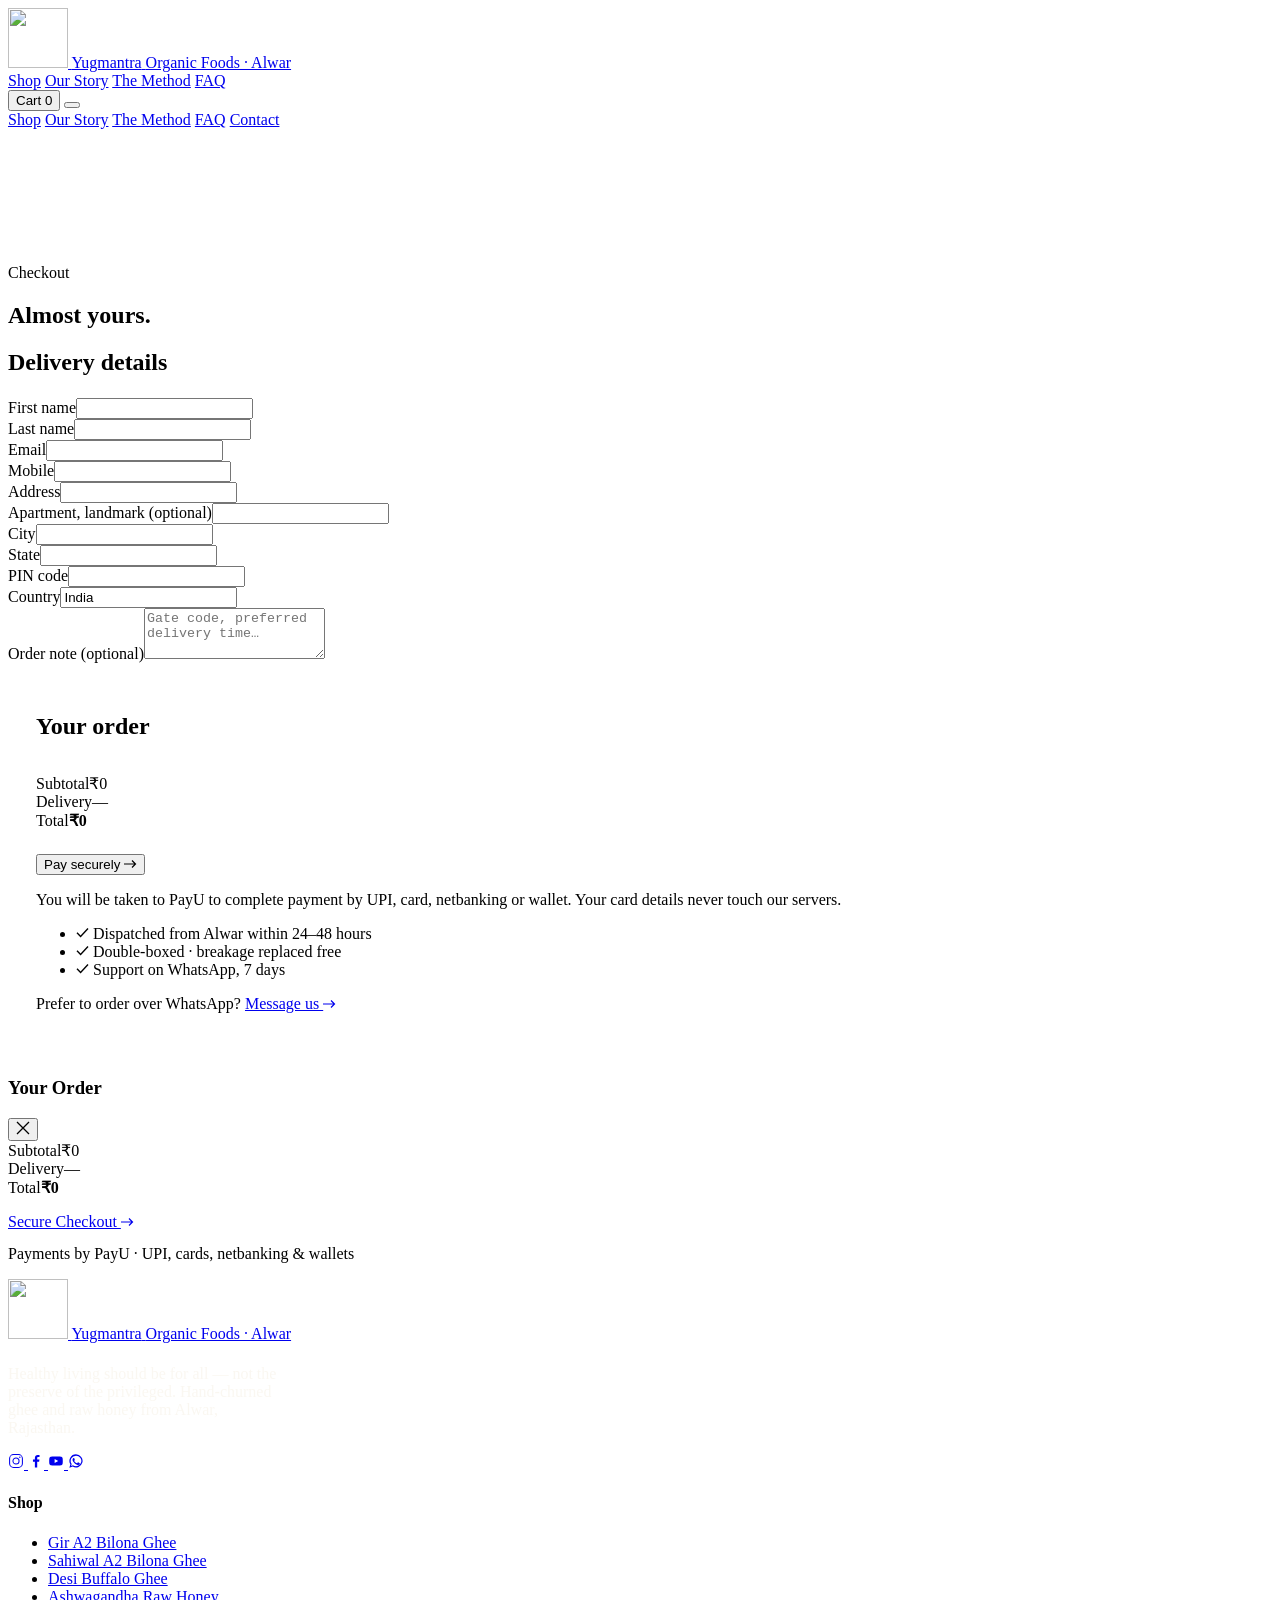
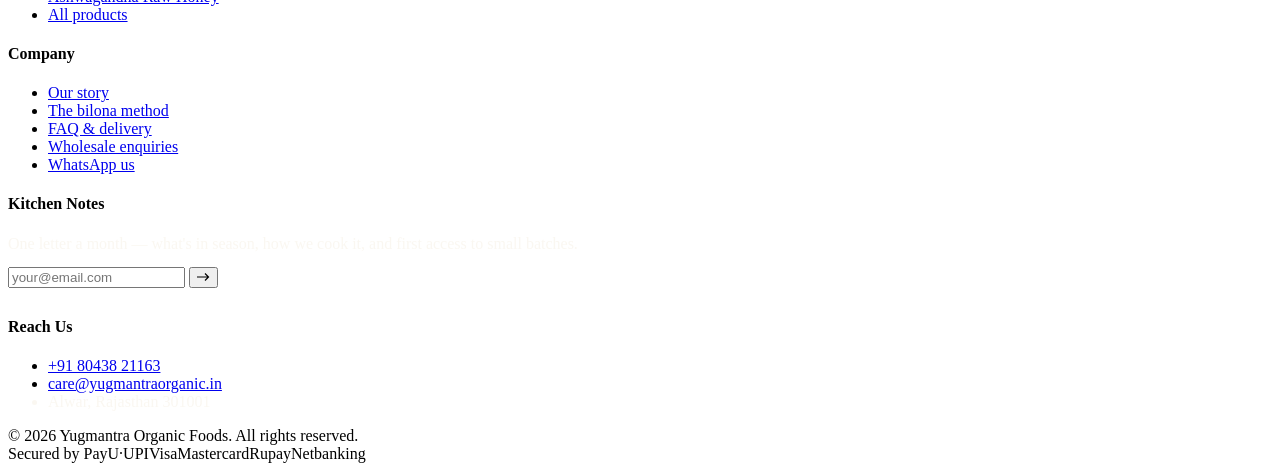
==== checkout.html @ 67ab0385 "Add files via upload" ====
<!DOCTYPE html>
<html lang="en">
<head>
<meta charset="utf-8">
<meta name="viewport" content="width=device-width, initial-scale=1">
<title>Checkout — Yugmantra Organic</title>
<meta name="description" content="Secure checkout powered by PayU. UPI, cards, netbanking and wallets.">
<meta name="theme-color" content="#F7F2E9">
<meta property="og:title" content="Checkout — Yugmantra Organic">
<meta property="og:description" content="Secure checkout powered by PayU. UPI, cards, netbanking and wallets.">
<meta property="og:type" content="website">
<link rel="icon" href="assets/img/mark.svg" type="image/svg+xml">
<link rel="preload" href="assets/fonts/fraunces.woff2" as="font" type="font/woff2" crossorigin>
<link rel="preload" href="assets/fonts/inter.woff2" as="font" type="font/woff2" crossorigin>
<link rel="stylesheet" href="assets/css/site.css">
</head>
<body data-page="checkout">

<header class="hdr">
  <div class="hdr__in">
    <a class="brandmark" href="index.html" aria-label="Yugmantra Organic — home">
        <img src="assets/img/mark.svg" alt="" width="60" height="60">
        <span class="brandmark__txt">
          <span class="brandmark__name">Yugmantra</span>
          <span class="brandmark__sub">Organic Foods · Alwar</span>
        </span>
      </a>
    <nav class="nav" aria-label="Primary">
        <a href="shop.html">Shop</a>
        <a href="story.html">Our Story</a>
        <a href="index.html#method">The Method</a>
        <a href="index.html#faq">FAQ</a>
    </nav>
    <div class="hdr__act">
      <button class="cartbtn" data-cart-open>
        Cart <span class="cartbtn__n hide" data-cart-count>0</span>
      </button>
      <button class="burger" data-burger aria-label="Menu"><span></span></button>
    </div>
  </div>
</header>

<nav class="mnav" aria-label="Mobile">
  <a href="shop.html" style="--d:.10s">Shop</a>
  <a href="story.html" style="--d:.16s">Our Story</a>
  <a href="index.html#method" style="--d:.22s">The Method</a>
  <a href="index.html#faq" style="--d:.28s">FAQ</a>
  <a href="index.html#contact" style="--d:.34s">Contact</a>
</nav>

<main>
  <section class="section" style="padding-top:clamp(130px,15vh,180px)">
    <div class="wrap">
      <div class="sechead">
        <span class="eyebrow eyebrow--gold">Checkout</span>
        <h1 class="display d2">Almost yours.</h1>
      </div>

      <form class="split" data-checkout-form method="POST" action="server/payu-initiate.php" style="align-items:start">

        <!-- ---------- details ---------- -->
        <div>
          <h2 class="display d4" style="margin-bottom:22px">Delivery details</h2>

          <div class="field--row">
            <div class="field"><label for="fn">First name</label><input id="fn" name="firstname" required autocomplete="given-name"></div>
            <div class="field"><label for="ln">Last name</label><input id="ln" name="lastname" autocomplete="family-name"></div>
          </div>
          <div class="field--row">
            <div class="field"><label for="em">Email</label><input id="em" type="email" name="email" required autocomplete="email"></div>
            <div class="field"><label for="ph">Mobile</label><input id="ph" type="tel" name="phone" required pattern="[0-9+ ]{10,15}" autocomplete="tel"></div>
          </div>
          <div class="field"><label for="a1">Address</label><input id="a1" name="address1" required autocomplete="address-line1"></div>
          <div class="field"><label for="a2">Apartment, landmark <span style="text-transform:none; letter-spacing:0">(optional)</span></label><input id="a2" name="address2" autocomplete="address-line2"></div>
          <div class="field--row">
            <div class="field"><label for="ct">City</label><input id="ct" name="city" required autocomplete="address-level2"></div>
            <div class="field"><label for="st">State</label><input id="st" name="state" required autocomplete="address-level1"></div>
          </div>
          <div class="field--row">
            <div class="field"><label for="zp">PIN code</label><input id="zp" name="zipcode" required pattern="[0-9]{6}" autocomplete="postal-code"></div>
            <div class="field"><label for="cn">Country</label><input id="cn" name="country" value="India" readonly></div>
          </div>
          <div class="field"><label for="nt">Order note <span style="text-transform:none; letter-spacing:0">(optional)</span></label><textarea id="nt" name="udf1" rows="3" placeholder="Gate code, preferred delivery time…"></textarea></div>

          <!-- filled in by site.js -->
          <input type="hidden" name="productinfo" value="">
          <input type="hidden" name="amount" value="0.00">
          <input type="hidden" name="cart_json" value="[]">
        </div>

        <!-- ---------- summary ---------- -->
        <aside style="background:var(--paper); border:1px solid var(--rule-soft); border-radius:3px; padding:30px 28px; position:sticky; top:110px">
          <h2 class="display d4" style="margin-bottom:20px">Your order</h2>
          <div data-co-lines style="margin-bottom:8px"></div>
          <div class="crow" style="padding-top:14px; border-top:1px solid var(--rule-soft)"><span>Subtotal</span><span data-co-sub>₹0</span></div>
          <div class="crow"><span>Delivery</span><span data-co-ship>—</span></div>
          <div class="crow crow--tot"><span>Total</span><b data-co-tot>₹0</b></div>

          <button class="btn btn--block btn--lg" type="submit" style="margin-top:24px">Pay securely <svg width="13" height="10" viewBox="0 0 13 10" fill="none" stroke="currentColor" stroke-width="1.2"><path d="M0 5h11.5M8 1.5 11.5 5 8 8.5"/></svg></button>

          <div data-static-note hidden style="margin-top:18px; padding:18px 20px; border:1px solid var(--rule); border-radius:3px; background:rgba(232,184,75,.10)">
            <p class="small" style="color:var(--ink-2)">
              <b>This is a preview deployment.</b> Live card and UPI payments run through PayU,
              which needs the PHP or Node backend included in the project — that can't run on a
              static preview host. Everything else on the site is fully working.
            </p>
            <p class="small" style="margin-top:10px">
              <a class="tlink" href="https://wa.me/918043821163" target="_blank" rel="noopener">Order on WhatsApp instead <svg width="13" height="10" viewBox="0 0 13 10" fill="none" stroke="currentColor" stroke-width="1.2"><path d="M0 5h11.5M8 1.5 11.5 5 8 8.5"/></svg></a>
            </p>
          </div>

          <p class="small" style="margin-top:16px">
            You will be taken to PayU to complete payment by UPI, card, netbanking or wallet.
            Your card details never touch our servers.
          </p>
          <ul class="acc-list" style="margin-top:14px">
            <li><svg width="13" height="13" viewBox="0 0 13 13" fill="none" stroke="currentColor" stroke-width="1.4"><path d="M1 6.8 4.6 10.4 12 2.6"/></svg> <span>Dispatched from Alwar within 24–48 hours</span></li>
            <li><svg width="13" height="13" viewBox="0 0 13 13" fill="none" stroke="currentColor" stroke-width="1.4"><path d="M1 6.8 4.6 10.4 12 2.6"/></svg> <span>Double-boxed · breakage replaced free</span></li>
            <li><svg width="13" height="13" viewBox="0 0 13 13" fill="none" stroke="currentColor" stroke-width="1.4"><path d="M1 6.8 4.6 10.4 12 2.6"/></svg> <span>Support on WhatsApp, 7 days</span></li>
          </ul>
          <p class="small" style="margin-top:16px">
            Prefer to order over WhatsApp?
            <a class="tlink" href="https://wa.me/918043821163" target="_blank" rel="noopener">Message us <svg width="13" height="10" viewBox="0 0 13 10" fill="none" stroke="currentColor" stroke-width="1.2"><path d="M0 5h11.5M8 1.5 11.5 5 8 8.5"/></svg></a>
          </p>
        </aside>
      </form>
    </div>
  </section>
</main>

<div class="scrim" data-cart-close></div>
<aside class="drawer" aria-label="Cart">
  <div class="drawer__hd">
    <h3>Your Order</h3>
    <button class="xbtn" data-cart-close aria-label="Close">
      <svg width="14" height="14" viewBox="0 0 14 14" stroke="currentColor" stroke-width="1.3"><path d="M1 1l12 12M13 1L1 13"/></svg>
    </button>
  </div>
  <div class="drawer__body" data-cart-body></div>
  <div class="drawer__ft hide" data-cart-foot>
    <div class="crow"><span>Subtotal</span><span data-sub>₹0</span></div>
    <div class="crow"><span>Delivery</span><span data-ship>—</span></div>
    <div class="crow crow--tot"><span>Total</span><b data-tot>₹0</b></div>
    <p class="small" style="margin:6px 0 16px" data-freeship></p>
    <a class="btn btn--block" href="checkout.html">Secure Checkout <svg width="13" height="10" viewBox="0 0 13 10" fill="none" stroke="currentColor" stroke-width="1.2"><path d="M0 5h11.5M8 1.5 11.5 5 8 8.5"/></svg></a>
    <p class="small center" style="margin-top:14px">Payments by PayU · UPI, cards, netbanking &amp; wallets</p>
  </div>
</aside>

<footer class="ftr" id="contact">
  <div class="wrap">
    <div class="ftr__top">
      <div>
        <a class="brandmark" href="index.html" aria-label="Yugmantra Organic — home">
        <img src="assets/img/mark.svg" alt="" width="60" height="60">
        <span class="brandmark__txt">
          <span class="brandmark__name">Yugmantra</span>
          <span class="brandmark__sub">Organic Foods · Alwar</span>
        </span>
      </a>
        <p class="small" style="max-width:34ch; margin-top:22px; color:rgba(247,242,233,.62)">
          Healthy living should be for all — not the preserve of the privileged.
          Hand-churned ghee and raw honey from Alwar, Rajasthan.
        </p>
        <div class="socials">
          <a href="https://www.instagram.com/yugmantraorganic/" aria-label="Instagram" target="_blank" rel="noopener">
            <svg width="16" height="16" viewBox="0 0 20 20" fill="none" stroke="currentColor" stroke-width="1.3"><rect x="2" y="2" width="16" height="16" rx="5"/><circle cx="10" cy="10" r="3.8"/><circle cx="14.8" cy="5.2" r=".9" fill="currentColor" stroke="none"/></svg>
          </a>
          <a href="https://www.facebook.com/yugmantraorganic/" aria-label="Facebook" target="_blank" rel="noopener">
            <svg width="16" height="16" viewBox="0 0 20 20" fill="currentColor"><path d="M11.5 18v-7h2.4l.4-2.8h-2.8V6.4c0-.8.2-1.4 1.4-1.4h1.5V2.6C14.1 2.5 13.2 2.4 12.2 2.4c-2.1 0-3.6 1.3-3.6 3.7v2.1H6.2V11h2.4v7z"/></svg>
          </a>
          <a href="https://www.youtube.com/@YugmantraOrganic" aria-label="YouTube" target="_blank" rel="noopener">
            <svg width="16" height="16" viewBox="0 0 20 20" fill="currentColor"><path d="M18.2 6.2a2.1 2.1 0 0 0-1.5-1.5C15.4 4.4 10 4.4 10 4.4s-5.4 0-6.7.3A2.1 2.1 0 0 0 1.8 6.2C1.5 7.5 1.5 10 1.5 10s0 2.5.3 3.8a2.1 2.1 0 0 0 1.5 1.5c1.3.3 6.7.3 6.7.3s5.4 0 6.7-.3a2.1 2.1 0 0 0 1.5-1.5c.3-1.3.3-3.8.3-3.8s0-2.5-.3-3.8zM8.3 12.6V7.4l4.5 2.6z"/></svg>
          </a>
          <a href="https://wa.me/918043821163" aria-label="WhatsApp" target="_blank" rel="noopener">
            <svg width="16" height="16" viewBox="0 0 20 20" fill="currentColor"><path d="M10 1.7a8.2 8.2 0 0 0-7 12.5L1.7 18.3l4.2-1.3A8.2 8.2 0 1 0 10 1.7zm0 1.6a6.6 6.6 0 1 1-3.4 12.2l-.3-.2-2.5.8.8-2.4-.2-.3A6.6 6.6 0 0 1 10 3.3zm-2.9 3c-.2 0-.4 0-.6.3-.2.3-.8.8-.8 1.9s.8 2.2.9 2.4c.1.1 1.5 2.5 3.8 3.4 1.9.8 2.3.6 2.7.6.4 0 1.3-.5 1.5-1.1.2-.5.2-1 .1-1.1l-.5-.3-1.5-.7c-.2-.1-.4-.1-.5.1l-.7.9c-.1.2-.3.2-.5.1-.2-.1-1-.4-1.9-1.2-.7-.6-1.2-1.4-1.3-1.6-.1-.2 0-.3.1-.4l.4-.5.2-.4v-.4l-.7-1.7c-.2-.4-.4-.3-.5-.3z"/></svg>
          </a>
        </div>
      </div>

      <div>
        <h4 class="ftr__h">Shop</h4>
        <ul>
          <li><a href="product-gir-a2-ghee.html">Gir A2 Bilona Ghee</a></li>
          <li><a href="product-sahiwal-a2-ghee.html">Sahiwal A2 Bilona Ghee</a></li>
          <li><a href="product-desi-buffalo-ghee.html">Desi Buffalo Ghee</a></li>
          <li><a href="product-ashwagandha-raw-honey.html">Ashwagandha Raw Honey</a></li>
          <li><a href="shop.html">All products</a></li>
        </ul>
      </div>

      <div>
        <h4 class="ftr__h">Company</h4>
        <ul>
          <li><a href="story.html">Our story</a></li>
          <li><a href="index.html#method">The bilona method</a></li>
          <li><a href="index.html#faq">FAQ &amp; delivery</a></li>
          <li><a href="mailto:care@yugmantraorganic.in">Wholesale enquiries</a></li>
          <li><a href="https://wa.me/918043821163" target="_blank" rel="noopener">WhatsApp us</a></li>
        </ul>
      </div>

      <div>
        <h4 class="ftr__h">Kitchen Notes</h4>
        <p class="small" style="color:rgba(247,242,233,.62); margin-bottom:14px">
          One letter a month — what's in season, how we cook it, and first access to small batches.
        </p>
        <form class="nl" onsubmit="event.preventDefault(); this.querySelector('input').value=''; this.nextElementSibling.hidden=false;">
          <input type="email" required placeholder="your@email.com" aria-label="Email address">
          <button type="submit" aria-label="Subscribe"><svg width="13" height="10" viewBox="0 0 13 10" fill="none" stroke="currentColor" stroke-width="1.2"><path d="M0 5h11.5M8 1.5 11.5 5 8 8.5"/></svg></button>
        </form>
        <p class="small" hidden style="margin-top:10px; color:#E8B84B">Thank you — you're on the list.</p>
        <h4 class="ftr__h" style="margin-top:30px">Reach Us</h4>
        <ul>
          <li><a href="tel:+918043821163">+91 80438 21163</a></li>
          <li><a href="mailto:care@yugmantraorganic.in">care@yugmantraorganic.in</a></li>
          <li style="color:rgba(247,242,233,.62)">Alwar, Rajasthan 301001</li>
        </ul>
      </div>
    </div>

    <div class="ftr__bot">
      <span>© <span data-year>2026</span> Yugmantra Organic Foods. All rights reserved.</span>
      <div class="paylogos"><span>Secured by PayU</span><span>·</span><span>UPI</span><span>Visa</span><span>Mastercard</span><span>Rupay</span><span>Netbanking</span></div>
    </div>
  </div>
</footer>

<script src="assets/js/catalog.js"></script>
<script src="assets/js/site.js"></script>
</body>
</html>
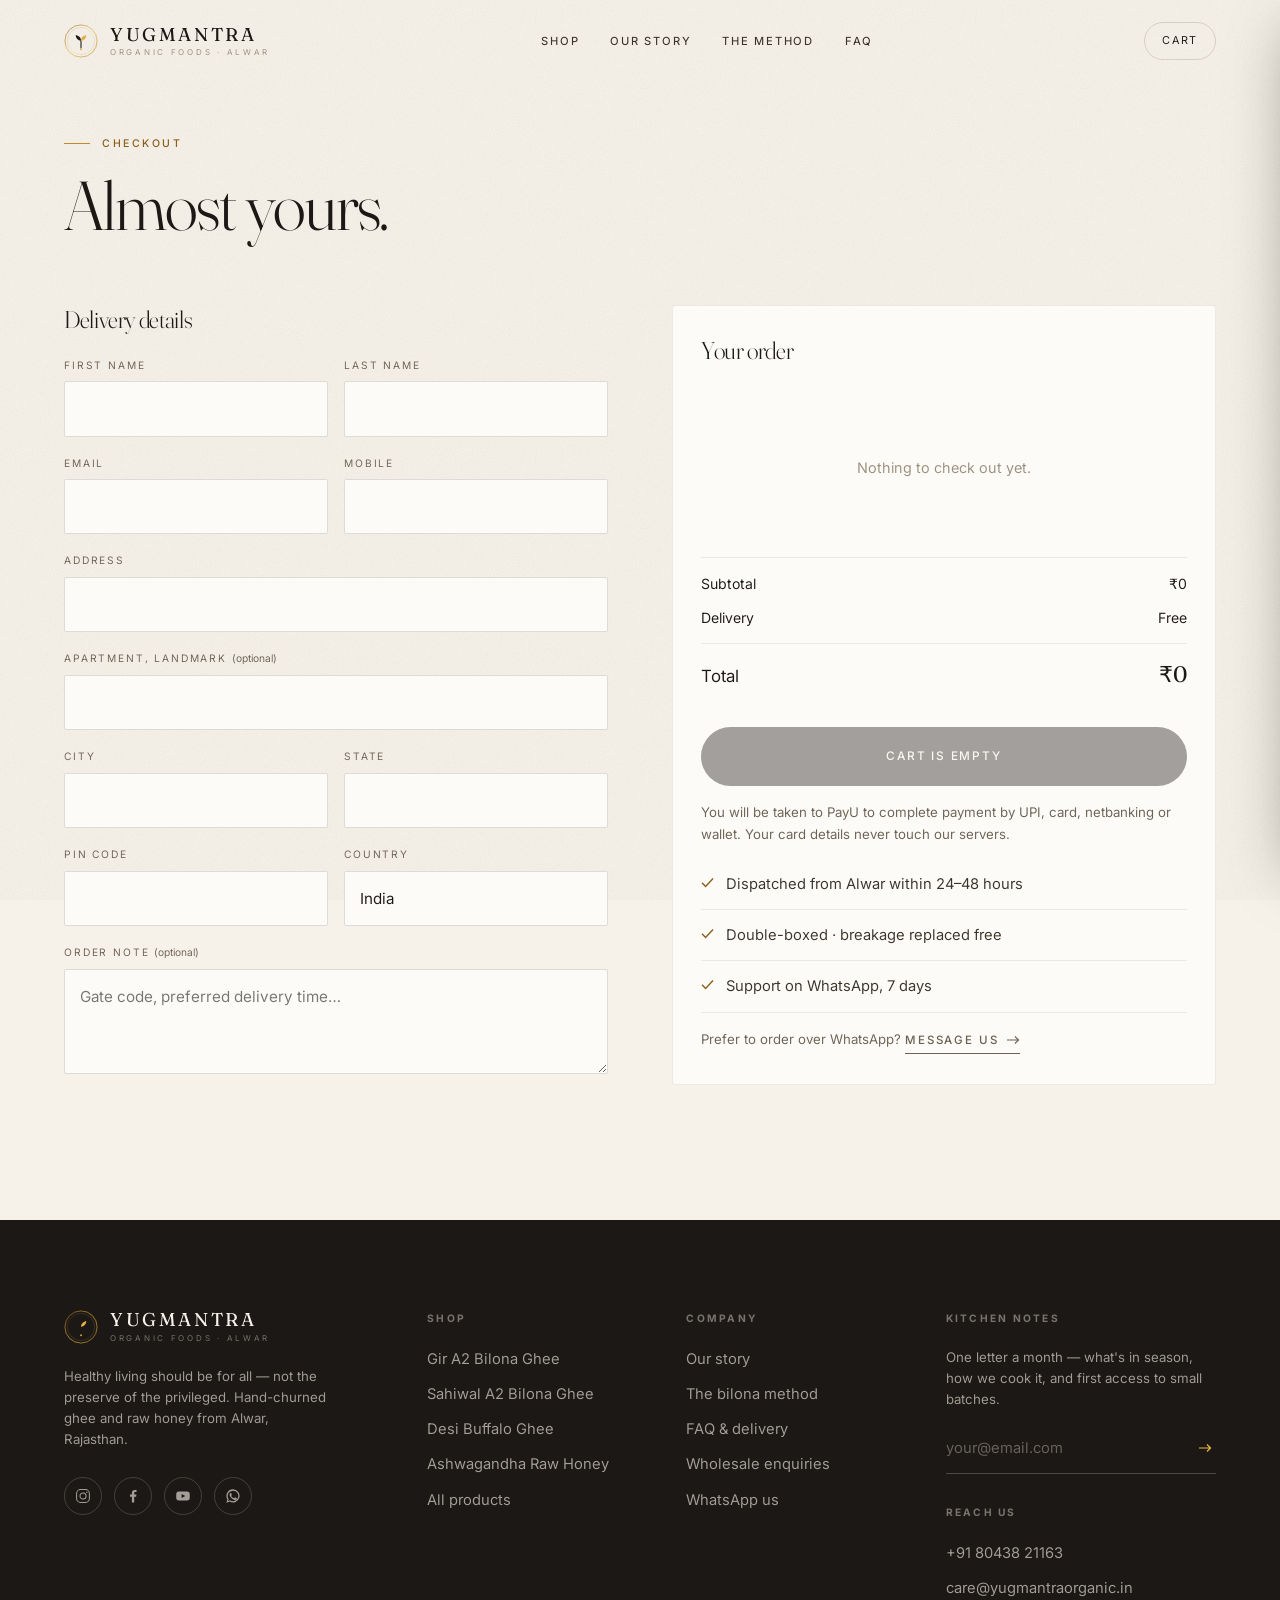
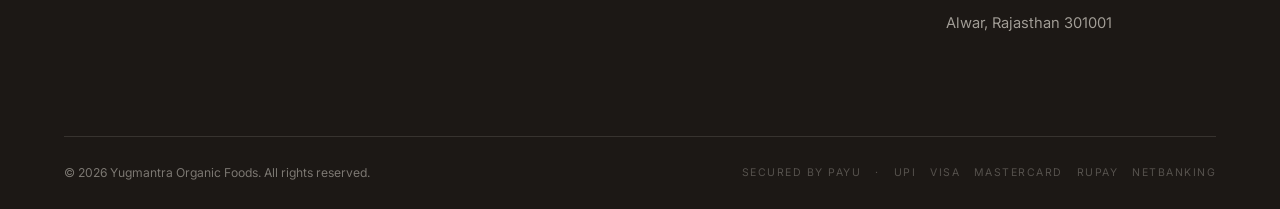
==== commit 86c88d70: "Add files via upload new" ====
--- a/checkout.html
+++ b/checkout.html
@@ -9,17 +9,17 @@
 <meta property="og:title" content="Checkout — Yugmantra Organic">
 <meta property="og:description" content="Secure checkout powered by PayU. UPI, cards, netbanking and wallets.">
 <meta property="og:type" content="website">
-<link rel="icon" href="assets/img/mark.svg" type="image/svg+xml">
-<link rel="preload" href="assets/fonts/fraunces.woff2" as="font" type="font/woff2" crossorigin>
-<link rel="preload" href="assets/fonts/inter.woff2" as="font" type="font/woff2" crossorigin>
-<link rel="stylesheet" href="assets/css/site.css">
+<link rel="icon" href="mark.svg" type="image/svg+xml">
+<link rel="preload" href="fraunces.woff2" as="font" type="font/woff2" crossorigin>
+<link rel="preload" href="inter.woff2" as="font" type="font/woff2" crossorigin>
+<link rel="stylesheet" href="site.css">
 </head>
 <body data-page="checkout">
 
 <header class="hdr">
   <div class="hdr__in">
     <a class="brandmark" href="index.html" aria-label="Yugmantra Organic — home">
-        <img src="assets/img/mark.svg" alt="" width="60" height="60">
+        <img src="mark.svg" alt="" width="60" height="60">
         <span class="brandmark__txt">
           <span class="brandmark__name">Yugmantra</span>
           <span class="brandmark__sub">Organic Foods · Alwar</span>
@@ -152,7 +152,7 @@
     <div class="ftr__top">
       <div>
         <a class="brandmark" href="index.html" aria-label="Yugmantra Organic — home">
-        <img src="assets/img/mark.svg" alt="" width="60" height="60">
+        <img src="mark.svg" alt="" width="60" height="60">
         <span class="brandmark__txt">
           <span class="brandmark__name">Yugmantra</span>
           <span class="brandmark__sub">Organic Foods · Alwar</span>
@@ -226,7 +226,7 @@
   </div>
 </footer>
 
-<script src="assets/js/catalog.js"></script>
-<script src="assets/js/site.js"></script>
+<script src="catalog.js"></script>
+<script src="site.js"></script>
 </body>
 </html>
--- a/site.css
+++ b/site.css
@@ -0,0 +1,611 @@
+/* =============================================================
+   YUGMANTRA ORGANIC — Design System
+   Warm minimal · bone, ink, molten gold, clay
+   ============================================================= */
+
+/* ---------- Fonts (self-hosted — no third-party requests) ---------- */
+@font-face{
+  font-family:"Fraunces";
+  src:url("fraunces.woff2") format("woff2-variations"),
+      url("fraunces.woff2") format("woff2");
+  font-weight:100 900;
+  font-display:swap;
+  font-style:normal;
+}
+@font-face{
+  font-family:"Inter";
+  src:url("inter.woff2") format("woff2-variations"),
+      url("inter.woff2") format("woff2");
+  font-weight:100 900;
+  font-display:swap;
+  font-style:normal;
+}
+
+/* ---------- Tokens ---------- */
+:root{
+  /* Surfaces */
+  --bone:        #F7F2E9;
+  --bone-2:      #F1E9DB;
+  --bone-3:      #E8DDC9;
+  --paper:       #FDFBF7;
+  --ink:         #1C1815;
+  --ink-2:       #3A332C;
+  --ink-3:       #6B6154;
+  --ink-4:       #9A8F7F;
+
+  /* Accents */
+  --gold:        #C08A2E;
+  --gold-lt:     #E8B84B;
+  --gold-dp:     #8A5F1B;
+  --clay:        #A0503A;
+  --moss:        #4C5843;
+
+  /* Lines */
+  --rule:        rgba(28,24,21,.14);
+  --rule-soft:   rgba(28,24,21,.08);
+
+  /* Type */
+  --serif: "Fraunces", "Cormorant Garamond", Georgia, serif;
+  --sans:  "Inter", -apple-system, BlinkMacSystemFont, "Segoe UI", sans-serif;
+
+  /* Metrics */
+  --pad: clamp(20px, 5vw, 72px);
+  --maxw: 1440px;
+  --ease: cubic-bezier(.22,.61,.36,1);
+  --ease-out: cubic-bezier(.16,1,.3,1);
+}
+
+/* ---------- Reset ---------- */
+*,*::before,*::after{box-sizing:border-box}
+html{-webkit-text-size-adjust:100%; scroll-behavior:smooth; overflow-x:clip}
+body{
+  margin:0;
+  background:var(--bone);
+  color:var(--ink);
+  font-family:var(--sans);
+  font-size:16px;
+  line-height:1.65;
+  font-weight:380;
+  -webkit-font-smoothing:antialiased;
+  -moz-osx-font-smoothing:grayscale;
+  overflow-x:hidden;
+}
+img,svg{max-width:100%; height:auto; display:block}
+a{color:inherit; text-decoration:none}
+button{font:inherit; color:inherit; background:none; border:0; cursor:pointer}
+input,select,textarea{font:inherit; color:inherit}
+h1,h2,h3,h4,p,figure,blockquote{margin:0}
+ul,ol{margin:0; padding:0; list-style:none}
+::selection{background:var(--gold-lt); color:var(--ink)}
+
+/* Paper grain — sits above the background, below content */
+body::before{
+  content:"";
+  position:fixed; inset:0;
+  pointer-events:none; z-index:1;
+  opacity:.30; mix-blend-mode:multiply;
+  background-image:url("data:image/svg+xml,%3Csvg xmlns='http://www.w3.org/2000/svg' width='220' height='220'%3E%3Cfilter id='n'%3E%3CfeTurbulence type='fractalNoise' baseFrequency='.85' numOctaves='4' stitchTiles='stitch'/%3E%3CfeColorMatrix type='saturate' values='0'/%3E%3C/filter%3E%3Crect width='220' height='220' filter='url(%23n)' opacity='.42'/%3E%3C/svg%3E");
+}
+
+/* ---------- Typography ---------- */
+.display{
+  font-family:var(--serif);
+  font-weight:300;
+  font-variation-settings:"SOFT" 0,"WONK" 1,"opsz" 144;
+  letter-spacing:-.025em;
+  line-height:.98;
+}
+.d1{font-size:clamp(2.9rem, 6.1vw, 6.2rem)}
+.d2{font-size:clamp(2.4rem, 5.4vw, 4.6rem); line-height:1.02}
+.d3{font-size:clamp(1.7rem, 3.1vw, 2.75rem); line-height:1.1}
+.d4{font-size:clamp(1.25rem, 1.9vw, 1.6rem); line-height:1.22; letter-spacing:-.015em}
+
+.eyebrow{
+  font-size:.66rem; font-weight:500;
+  letter-spacing:.24em; text-transform:uppercase;
+  color:var(--ink-3);
+}
+.eyebrow--gold{color:var(--gold-dp)}
+
+.lede{
+  font-size:clamp(1.02rem,1.35vw,1.22rem);
+  line-height:1.62; color:var(--ink-2);
+  font-weight:370;
+}
+.small{font-size:.83rem; line-height:1.6; color:var(--ink-3)}
+.italic{font-style:italic}
+.gold{color:var(--gold-dp)}
+
+/* ---------- Layout ---------- */
+.wrap{max-width:var(--maxw); margin-inline:auto; padding-inline:var(--pad)}
+.section{padding-block:clamp(72px,10vw,150px); position:relative; z-index:2}
+.section--tight{padding-block:clamp(52px,6vw,88px)}
+.rule{height:1px; background:var(--rule-soft); border:0; margin:0}
+.grid{display:grid; gap:clamp(28px,4vw,64px)}
+.center{text-align:center}
+.mx-auto{margin-inline:auto}
+.measure{max-width:62ch}
+.measure-sm{max-width:46ch}
+
+/* Section heading block */
+.sechead{display:flex; flex-direction:column; gap:18px; margin-bottom:clamp(38px,5vw,66px)}
+.sechead .eyebrow{display:flex; align-items:center; gap:12px}
+.sechead .eyebrow::before{
+  content:""; width:26px; height:1px; background:var(--gold); display:block; flex:none;
+}
+.sechead.center{align-items:center}
+.sechead.center .eyebrow::after{content:""; width:26px; height:1px; background:var(--gold)}
+
+/* ---------- Buttons ---------- */
+.btn{
+  --bg:var(--ink); --fg:var(--bone);
+  display:inline-flex; align-items:center; justify-content:center; gap:11px;
+  padding:16px 30px; border-radius:999px;
+  background:var(--bg); color:var(--fg);
+  font-size:.74rem; font-weight:500; letter-spacing:.15em; text-transform:uppercase;
+  position:relative; overflow:hidden; isolation:isolate;
+  transition:color .45s var(--ease), border-color .45s var(--ease), transform .45s var(--ease);
+  border:1px solid transparent; white-space:nowrap;
+}
+.btn::after{
+  content:""; position:absolute; inset:0; z-index:-1;
+  background:linear-gradient(105deg,var(--gold-dp),var(--gold-lt) 55%,var(--gold));
+  transform:translateY(101%); transition:transform .55s var(--ease-out);
+}
+.btn:hover::after{transform:translateY(0)}
+.btn:hover{color:#1C1815}
+.btn:active{transform:scale(.985)}
+.btn--ghost{--bg:transparent; --fg:var(--ink); border-color:var(--rule)}
+.btn--ghost:hover{border-color:transparent}
+.btn--light{--bg:var(--bone); --fg:var(--ink)}
+.btn--block{width:100%}
+.btn--lg{padding:19px 40px}
+.btn[disabled]{opacity:.4; pointer-events:none}
+
+/* Underline text link */
+.tlink{
+  display:inline-flex; align-items:center; gap:9px;
+  font-size:.72rem; font-weight:500; letter-spacing:.16em; text-transform:uppercase;
+  padding-bottom:5px; position:relative;
+}
+.tlink::after{
+  content:""; position:absolute; left:0; bottom:0; height:1px; width:100%;
+  background:currentColor; transform-origin:right; transform:scaleX(1);
+  transition:transform .5s var(--ease-out);
+}
+.tlink:hover::after{transform:scaleX(0)}
+.tlink svg{transition:transform .45s var(--ease)}
+.tlink:hover svg{transform:translateX(5px)}
+
+/* ---------- Header ---------- */
+.hdr{
+  position:fixed; top:0; left:0; right:0; z-index:80;
+  transition:background .5s var(--ease), box-shadow .5s var(--ease), transform .5s var(--ease);
+}
+.hdr__in{
+  display:flex; align-items:center; justify-content:space-between; gap:24px;
+  max-width:var(--maxw); margin-inline:auto;
+  padding:22px var(--pad);
+  transition:padding .5s var(--ease);
+}
+.hdr.is-stuck{background:rgba(247,242,233,.86); backdrop-filter:blur(16px) saturate(1.3); box-shadow:0 1px 0 var(--rule-soft)}
+.hdr.is-stuck .hdr__in{padding-block:14px}
+.hdr.is-hidden{transform:translateY(-100%)}
+
+.brandmark{display:flex; align-items:center; gap:12px}
+.brandmark img,.brandmark svg{height:34px; width:auto; transition:height .5s var(--ease)}
+.hdr.is-stuck .brandmark img,.hdr.is-stuck .brandmark svg{height:29px}
+.brandmark__txt{display:flex; flex-direction:column; line-height:1}
+.brandmark__name{
+  font-family:var(--serif); font-weight:400; font-size:1.16rem;
+  letter-spacing:.14em; text-transform:uppercase;
+}
+.brandmark__sub{
+  font-size:.5rem; letter-spacing:.34em; text-transform:uppercase;
+  color:var(--ink-4); margin-top:4px;
+}
+
+.nav{display:flex; align-items:center; gap:clamp(20px,2.4vw,38px)}
+.nav a{
+  font-size:.7rem; letter-spacing:.16em; text-transform:uppercase; font-weight:450;
+  position:relative; padding-block:5px; color:var(--ink-2);
+  transition:color .3s var(--ease);
+}
+.nav a::after{
+  content:""; position:absolute; left:0; bottom:0; height:1px; width:100%;
+  background:var(--gold); transform:scaleX(0); transform-origin:left;
+  transition:transform .45s var(--ease-out);
+}
+.nav a:hover{color:var(--ink)}
+.nav a:hover::after,.nav a[aria-current="page"]::after{transform:scaleX(1)}
+
+.hdr__act{display:flex; align-items:center; gap:14px}
+.cartbtn{
+  display:flex; align-items:center; gap:9px;
+  border:1px solid var(--rule); border-radius:999px; padding:9px 17px;
+  font-size:.68rem; letter-spacing:.15em; text-transform:uppercase;
+  transition:border-color .35s var(--ease), background .35s var(--ease);
+}
+.cartbtn:hover{border-color:var(--ink); background:rgba(28,24,21,.03)}
+.cartbtn__n{
+  min-width:18px; height:18px; padding-inline:5px; border-radius:999px;
+  background:var(--ink); color:var(--bone);
+  display:grid; place-items:center; font-size:.6rem; letter-spacing:0; font-weight:600;
+}
+.burger{display:none; width:40px; height:40px; place-items:center}
+.burger span{display:block; width:19px; height:1px; background:var(--ink); position:relative; transition:.35s var(--ease)}
+.burger span::before,.burger span::after{
+  content:""; position:absolute; left:0; width:19px; height:1px; background:var(--ink); transition:.35s var(--ease);
+}
+.burger span::before{top:-6px} .burger span::after{top:6px}
+body.nav-open .burger span{background:transparent}
+body.nav-open .burger span::before{top:0; transform:rotate(45deg)}
+body.nav-open .burger span::after{top:0; transform:rotate(-45deg)}
+
+/* Mobile drawer */
+.mnav{
+  position:fixed; inset:0; z-index:75;
+  background:var(--bone-2);
+  display:flex; flex-direction:column; justify-content:center; gap:6px;
+  padding:0 var(--pad);
+  clip-path:inset(0 0 100% 0);
+  transition:clip-path .7s var(--ease-out);
+}
+body.nav-open .mnav{clip-path:inset(0 0 0 0)}
+.mnav a{
+  font-family:var(--serif); font-weight:300; font-size:clamp(2rem,9vw,3.2rem);
+  letter-spacing:-.02em; padding-block:9px;
+  border-bottom:1px solid var(--rule-soft);
+  opacity:0; transform:translateY(18px);
+  transition:opacity .5s var(--ease) var(--d,0s), transform .5s var(--ease) var(--d,0s);
+}
+body.nav-open .mnav a{opacity:1; transform:none}
+
+/* ---------- Hero ---------- */
+.hero{
+  min-height:100svh; display:grid; align-items:center;
+  position:relative; padding-top:120px; padding-bottom:60px;
+  background:
+    radial-gradient(120% 90% at 78% 18%, rgba(232,184,75,.28), transparent 58%),
+    radial-gradient(90% 70% at 10% 90%, rgba(160,80,58,.10), transparent 60%),
+    linear-gradient(180deg,var(--bone) 0%,var(--bone-2) 100%);
+  z-index:2;
+}
+.hero__grid{
+  display:grid; grid-template-columns:1.08fr .92fr; align-items:center;
+  gap:clamp(30px,5vw,80px);
+}
+.hero h1{margin-block:26px 0}
+.hero h1 .ln{display:block; overflow:hidden}
+.hero h1 .ln > span{
+  display:block; transform:translateY(105%);
+  animation:riseIn 1.15s var(--ease-out) forwards; animation-delay:var(--d,0s);
+}
+@keyframes riseIn{to{transform:translateY(0)}}
+.hero__sub{margin-top:30px; max-width:44ch}
+.hero__cta{display:flex; flex-wrap:wrap; gap:14px; margin-top:40px}
+.fade-up{opacity:0; transform:translateY(16px); animation:fadeUp .9s var(--ease-out) forwards; animation-delay:var(--d,0s)}
+@keyframes fadeUp{to{opacity:1; transform:none}}
+
+.hero__art{position:relative; display:grid; place-items:center}
+.hero__art .halo{
+  position:absolute; width:min(46vw,520px); aspect-ratio:1; border-radius:50%;
+  background:radial-gradient(circle at 42% 34%, rgba(255,214,122,.65), rgba(214,152,48,.22) 46%, transparent 70%);
+  filter:blur(14px);
+  animation:breathe 9s ease-in-out infinite;
+}
+@keyframes breathe{0%,100%{transform:scale(1)}50%{transform:scale(1.07)}}
+.hero__art img{
+  position:relative; width:min(38vw,430px);
+  filter:drop-shadow(0 40px 60px rgba(90,60,20,.26));
+  animation:float 8s ease-in-out infinite;
+}
+@keyframes float{0%,100%{transform:translateY(0)}50%{transform:translateY(-14px)}}
+
+.hero__art img.hero__seal{
+  position:absolute; right:-6px; bottom:4%;
+  width:clamp(78px,8.5vw,116px); aspect-ratio:1;
+  animation:spin 26s linear infinite;
+}
+@keyframes spin{to{transform:rotate(360deg)}}
+
+.scrollcue{
+  position:absolute; left:var(--pad); bottom:30px;
+  display:flex; align-items:center; gap:12px;
+  font-size:.6rem; letter-spacing:.24em; text-transform:uppercase; color:var(--ink-4);
+}
+.scrollcue i{display:block; width:44px; height:1px; background:var(--rule); position:relative; overflow:hidden}
+.scrollcue i::after{
+  content:""; position:absolute; inset:0; background:var(--gold);
+  animation:swipe 2.4s var(--ease) infinite;
+}
+@keyframes swipe{0%{transform:translateX(-100%)}60%,100%{transform:translateX(100%)}}
+
+/* ---------- Marquee ---------- */
+.marq{
+  background:var(--ink); color:var(--bone);
+  padding-block:17px; overflow:hidden; position:relative; z-index:2;
+}
+.marq__track{display:flex; width:max-content; animation:slide 42s linear infinite}
+.marq:hover .marq__track{animation-play-state:paused}
+@keyframes slide{to{transform:translateX(-50%)}}
+.marq__item{
+  display:flex; align-items:center; gap:26px; padding-inline:26px;
+  font-size:.68rem; letter-spacing:.22em; text-transform:uppercase; white-space:nowrap;
+  color:rgba(247,242,233,.82);
+}
+.marq__item::after{content:""; width:4px; height:4px; border-radius:50%; background:var(--gold-lt)}
+
+/* ---------- Product cards ---------- */
+.prods{display:grid; grid-template-columns:repeat(3,1fr); gap:clamp(18px,2.4vw,34px)}
+.pcard{
+  display:flex; flex-direction:column;
+  background:var(--paper); border:1px solid var(--rule-soft);
+  border-radius:3px; overflow:hidden; position:relative;
+  transition:transform .6s var(--ease-out), box-shadow .6s var(--ease-out), border-color .6s var(--ease);
+}
+.pcard:hover{transform:translateY(-7px); box-shadow:0 26px 54px -26px rgba(60,40,10,.30); border-color:var(--rule)}
+.pcard__media{
+  position:relative; aspect-ratio:4/4.6; display:grid; place-items:center;
+  background:radial-gradient(105% 82% at 50% 26%, #FFF9EC, var(--bone-2) 72%);
+  overflow:hidden;
+}
+.pcard__media img{width:70%; transition:transform .8s var(--ease-out); filter:drop-shadow(0 22px 30px rgba(90,60,20,.20))}
+.pcard:hover .pcard__media img{transform:scale(1.06) translateY(-5px)}
+.pcard__tag{
+  position:absolute; top:15px; left:15px;
+  font-size:.55rem; letter-spacing:.2em; text-transform:uppercase;
+  padding:6px 11px; border-radius:999px;
+  background:var(--ink); color:var(--bone);
+}
+.pcard__tag--gold{background:linear-gradient(100deg,var(--gold-dp),var(--gold-lt)); color:#241a06}
+.pcard__body{padding:24px 24px 26px; display:flex; flex-direction:column; gap:9px; flex:1}
+.pcard__name{font-family:var(--serif); font-weight:350; font-size:1.28rem; letter-spacing:-.01em; line-height:1.2}
+.pcard__meta{font-size:.72rem; letter-spacing:.13em; text-transform:uppercase; color:var(--ink-4)}
+.pcard__desc{font-size:.88rem; color:var(--ink-3); line-height:1.55}
+.pcard__foot{
+  margin-top:auto; padding-top:18px; display:flex; align-items:center; justify-content:space-between; gap:14px;
+  border-top:1px solid var(--rule-soft);
+}
+.price{font-family:var(--serif); font-size:1.22rem; font-weight:400; letter-spacing:-.01em}
+.price s{color:var(--ink-4); font-size:.85rem; margin-left:8px; font-family:var(--sans)}
+.pcard .btn{padding:12px 21px; font-size:.65rem}
+
+/* ---------- Process ---------- */
+.proc{display:grid; grid-template-columns:repeat(5,1fr); gap:0; border-top:1px solid var(--rule)}
+.proc__step{
+  padding:34px 26px 40px; border-right:1px solid var(--rule-soft);
+  display:flex; flex-direction:column; gap:14px; position:relative;
+  transition:background .5s var(--ease);
+}
+.proc__step:last-child{border-right:0}
+.proc__step:hover{background:rgba(255,255,255,.55)}
+.proc__step::before{
+  content:""; position:absolute; top:-1px; left:0; height:1px; width:100%;
+  background:var(--gold); transform:scaleX(0); transform-origin:left;
+  transition:transform .7s var(--ease-out);
+}
+.proc__step:hover::before{transform:scaleX(1)}
+.proc__n{font-family:var(--serif); font-size:2.6rem; font-weight:300; color:var(--gold); line-height:1; letter-spacing:-.03em}
+.proc__t{font-size:.76rem; letter-spacing:.18em; text-transform:uppercase; font-weight:500}
+.proc__d{font-size:.87rem; color:var(--ink-3); line-height:1.6}
+
+/* ---------- Split / editorial ---------- */
+.split{display:grid; grid-template-columns:1fr 1fr; gap:clamp(32px,5vw,84px); align-items:center}
+.split--rev .split__media{order:2}
+.split__media{position:relative; aspect-ratio:4/5; overflow:hidden; border-radius:2px; background:var(--bone-3)}
+.split__media img,.split__media svg{width:100%; height:100%; object-fit:cover}
+.stat-row{display:flex; flex-wrap:wrap; gap:clamp(26px,4vw,54px); margin-top:38px}
+.stat__n{font-family:var(--serif); font-size:clamp(2rem,3.4vw,3rem); font-weight:300; line-height:1; letter-spacing:-.03em}
+.stat__l{font-size:.66rem; letter-spacing:.2em; text-transform:uppercase; color:var(--ink-4); margin-top:9px}
+
+/* ---------- Comparison ---------- */
+.cmp{width:100%; border-collapse:collapse; font-size:.92rem; table-layout:fixed}
+.cmp th,.cmp td{overflow-wrap:anywhere}
+.cmp th,.cmp td{padding:19px 20px; text-align:left; border-bottom:1px solid var(--rule-soft); vertical-align:middle}
+.cmp thead th{
+  font-size:.66rem; letter-spacing:.19em; text-transform:uppercase; font-weight:500;
+  color:var(--ink-3); border-bottom-color:var(--rule);
+}
+.cmp thead th:nth-child(2){color:var(--gold-dp)}
+.cmp tbody th{font-weight:450; color:var(--ink-2); width:34%}
+.cmp td:nth-child(2){background:rgba(232,184,75,.10); font-weight:450}
+.cmp td:nth-child(3){color:var(--ink-4)}
+.cmp tbody tr:last-child th,.cmp tbody tr:last-child td{border-bottom:0}
+
+/* ---------- Quote ---------- */
+.quote{
+  background:var(--ink); color:var(--bone); position:relative; overflow:hidden; z-index:2;
+}
+.quote::before{
+  content:""; position:absolute; inset:0;
+  background:radial-gradient(70% 100% at 50% 0%, rgba(232,184,75,.20), transparent 65%);
+}
+.quote__in{position:relative; text-align:center; margin-inline:auto}
+.quote blockquote{font-family:var(--serif); font-weight:300; font-size:clamp(1.6rem,4vw,3.2rem); line-height:1.16; letter-spacing:-.02em; max-width:17ch; margin-inline:auto}
+.quote cite{display:block; margin-top:32px; font-style:normal; font-size:.66rem; letter-spacing:.24em; text-transform:uppercase; color:rgba(247,242,233,.55)}
+
+/* ---------- Testimonials ---------- */
+.tests{display:grid; grid-template-columns:repeat(3,1fr); gap:clamp(18px,2.4vw,30px)}
+.test{
+  background:var(--paper); border:1px solid var(--rule-soft); border-radius:3px;
+  padding:32px 30px 30px; display:flex; flex-direction:column; gap:16px;
+}
+.stars{display:flex; gap:3px; color:var(--gold)}
+.test p{font-size:.96rem; line-height:1.68; color:var(--ink-2)}
+.test footer{margin-top:auto; padding-top:14px; border-top:1px solid var(--rule-soft); font-size:.7rem; letter-spacing:.14em; text-transform:uppercase; color:var(--ink-4)}
+
+/* ---------- FAQ ---------- */
+.faq{border-top:1px solid var(--rule)}
+.faq__i{border-bottom:1px solid var(--rule-soft)}
+.faq__q{
+  width:100%; display:flex; align-items:center; justify-content:space-between; gap:24px;
+  padding:26px 0; text-align:left;
+  font-family:var(--serif); font-weight:350; font-size:clamp(1.02rem,1.6vw,1.28rem); letter-spacing:-.01em;
+  transition:color .35s var(--ease);
+}
+.faq__q:hover{color:var(--gold-dp)}
+.faq__ic{position:relative; width:15px; height:15px; flex:none}
+.faq__ic::before,.faq__ic::after{content:""; position:absolute; background:currentColor; transition:transform .45s var(--ease-out)}
+.faq__ic::before{top:7px; left:0; width:15px; height:1px}
+.faq__ic::after{left:7px; top:0; width:1px; height:15px}
+.faq__i.open .faq__ic::after{transform:rotate(90deg) scaleX(0)}
+.faq__a{overflow:hidden; height:0; transition:height .5s var(--ease-out)}
+.faq__a > div{padding-bottom:28px; max-width:70ch; color:var(--ink-3); font-size:.95rem; line-height:1.72}
+
+/* ---------- Footer ---------- */
+.ftr{background:var(--ink); color:var(--bone); position:relative; z-index:2}
+.ftr a{color:rgba(247,242,233,.62); transition:color .3s var(--ease)}
+.ftr a:hover{color:var(--gold-lt)}
+.ftr__top{display:grid; grid-template-columns:1.5fr 1fr 1fr 1.3fr; gap:clamp(28px,4vw,56px); padding-block:clamp(56px,7vw,92px)}
+.ftr__h{font-size:.64rem; letter-spacing:.22em; text-transform:uppercase; color:rgba(247,242,233,.42); margin-bottom:20px}
+.ftr li{margin-bottom:11px; font-size:.92rem}
+.ftr .brandmark__name,.ftr .brandmark__sub{color:var(--bone)}
+.ftr .brandmark__sub{color:rgba(247,242,233,.42)}
+.nl{display:flex; gap:0; border-bottom:1px solid rgba(247,242,233,.22); margin-top:6px}
+.nl input{
+  flex:1; background:none; border:0; outline:none; padding:12px 0;
+  color:var(--bone); font-size:.92rem;
+}
+.nl input::placeholder{color:rgba(247,242,233,.35)}
+.nl button{padding:12px 4px 12px 14px; color:var(--gold-lt)}
+.socials{display:flex; gap:12px; margin-top:26px}
+.socials a{
+  width:38px; height:38px; border:1px solid rgba(247,242,233,.18); border-radius:50%;
+  display:grid; place-items:center;
+  transition:border-color .35s var(--ease), background .35s var(--ease), transform .35s var(--ease);
+}
+.socials a:hover{border-color:var(--gold-lt); background:rgba(232,184,75,.10); transform:translateY(-2px)}
+.ftr__bot{
+  display:flex; flex-wrap:wrap; gap:16px; justify-content:space-between; align-items:center;
+  padding-block:26px; border-top:1px solid rgba(247,242,233,.12);
+  font-size:.76rem; color:rgba(247,242,233,.45);
+}
+.paylogos{display:flex; flex-wrap:wrap; align-items:center; gap:8px 14px; opacity:.6; font-size:.66rem; letter-spacing:.14em; text-transform:uppercase}
+
+/* ---------- Cart drawer ---------- */
+.scrim{
+  position:fixed; inset:0; z-index:90; background:rgba(28,24,21,.42);
+  backdrop-filter:blur(3px); opacity:0; pointer-events:none; transition:opacity .5s var(--ease);
+}
+body.cart-open .scrim{opacity:1; pointer-events:auto}
+.drawer{
+  position:fixed; top:0; right:0; bottom:0; z-index:95;
+  width:min(430px,100%); background:var(--paper);
+  display:flex; flex-direction:column;
+  transform:translateX(101%); transition:transform .62s var(--ease-out);
+  box-shadow:-20px 0 60px -30px rgba(0,0,0,.4);
+}
+body.cart-open .drawer{transform:none}
+.drawer__hd{display:flex; align-items:center; justify-content:space-between; padding:26px 28px; border-bottom:1px solid var(--rule-soft)}
+.drawer__hd h3{font-size:.72rem; letter-spacing:.2em; text-transform:uppercase; font-weight:500}
+.xbtn{width:34px; height:34px; display:grid; place-items:center; border-radius:50%; transition:background .3s}
+.xbtn:hover{background:var(--bone-2)}
+.drawer__body{flex:1; overflow-y:auto; padding:8px 28px}
+.drawer__ft{padding:22px 28px 28px; border-top:1px solid var(--rule-soft); background:var(--bone)}
+.citem{display:grid; grid-template-columns:64px 1fr auto; gap:16px; padding:20px 0; border-bottom:1px solid var(--rule-soft); align-items:center}
+.citem__img{background:var(--bone-2); border-radius:2px; aspect-ratio:1; display:grid; place-items:center}
+.citem__img img{width:64%}
+.citem__n{font-family:var(--serif); font-size:1rem; line-height:1.25}
+.citem__v{font-size:.7rem; letter-spacing:.12em; text-transform:uppercase; color:var(--ink-4); margin-top:4px}
+.qty{display:inline-flex; align-items:center; border:1px solid var(--rule); border-radius:999px; margin-top:10px}
+.qty button{width:26px; height:26px; display:grid; place-items:center; font-size:.9rem; color:var(--ink-3)}
+.qty button:hover{color:var(--ink)}
+.qty span{min-width:22px; text-align:center; font-size:.8rem}
+.citem__p{font-family:var(--serif); font-size:1rem}
+.crow{display:flex; justify-content:space-between; align-items:baseline; font-size:.88rem; margin-bottom:10px}
+.crow--tot{font-size:1.05rem; padding-top:12px; border-top:1px solid var(--rule-soft); margin-top:14px}
+.crow--tot b{font-family:var(--serif); font-size:1.4rem; font-weight:400}
+.empty{text-align:center; padding:70px 0; color:var(--ink-4); font-size:.9rem}
+
+/* ---------- Forms ---------- */
+.field{display:flex; flex-direction:column; gap:8px; margin-bottom:18px}
+.field label{font-size:.64rem; letter-spacing:.18em; text-transform:uppercase; color:var(--ink-3)}
+.field input,.field select,.field textarea{
+  background:var(--paper); border:1px solid var(--rule); border-radius:2px;
+  padding:14px 15px; outline:none; font-size:.95rem;
+  transition:border-color .3s var(--ease), box-shadow .3s var(--ease);
+}
+.field input:focus,.field select:focus,.field textarea:focus{
+  border-color:var(--gold); box-shadow:0 0 0 3px rgba(232,184,75,.16);
+}
+.field--row{display:grid; grid-template-columns:1fr 1fr; gap:16px}
+.note{font-size:.78rem; color:var(--ink-4); line-height:1.6}
+
+/* ---------- Reveal on scroll ---------- */
+.rv{opacity:0; transform:translateY(24px); transition:opacity .95s var(--ease-out), transform .95s var(--ease-out)}
+.rv.in{opacity:1; transform:none}
+.rv-d1{transition-delay:.09s} .rv-d2{transition-delay:.18s} .rv-d3{transition-delay:.27s}
+.rv-d4{transition-delay:.36s} .rv-d5{transition-delay:.45s}
+
+/* ---------- PDP ---------- */
+.pdp{display:grid; grid-template-columns:1.05fr .95fr; gap:clamp(32px,5vw,76px); align-items:start; padding-top:130px}
+.pdp__gal{position:sticky; top:110px}
+.pdp__hero{
+  aspect-ratio:1/1.06; border-radius:3px; display:grid; place-items:center; overflow:hidden;
+  background:radial-gradient(110% 85% at 50% 24%, #FFF9EC, var(--bone-2) 74%);
+  border:1px solid var(--rule-soft);
+}
+.pdp__hero img{width:58%; filter:drop-shadow(0 34px 46px rgba(90,60,20,.24))}
+.thumbs{display:grid; grid-template-columns:repeat(4,minmax(0,1fr)); gap:10px; margin-top:10px}
+.thumb{aspect-ratio:1; background:var(--bone-2); border:1px solid transparent; border-radius:2px; display:grid; place-items:center; transition:border-color .3s; overflow:hidden; min-width:0}
+.thumb.on,.thumb:hover{border-color:var(--gold)}
+.thumb img,.thumb svg{width:100%; height:100%; object-fit:cover}
+.thumb--jar img{object-fit:contain; width:64%; height:auto}
+.opts{display:flex; flex-wrap:wrap; gap:10px; margin-top:14px}
+.opt{
+  border:1px solid var(--rule); border-radius:2px; padding:13px 19px;
+  font-size:.78rem; letter-spacing:.08em; display:flex; flex-direction:column; gap:3px; min-width:118px;
+  transition:border-color .3s var(--ease), background .3s var(--ease);
+}
+.opt small{color:var(--ink-4); font-size:.68rem}
+.opt.on{border-color:var(--ink); background:rgba(28,24,21,.035)}
+.acc-list li{display:flex; gap:12px; padding:13px 0; border-bottom:1px solid var(--rule-soft); font-size:.92rem; color:var(--ink-2); align-items:flex-start}
+.acc-list svg{flex:none; margin-top:4px; color:var(--gold-dp)}
+
+/* ---------- Utility ---------- */
+.badge{
+  display:inline-flex; align-items:center; gap:8px;
+  border:1px solid var(--rule); border-radius:999px; padding:8px 15px;
+  font-size:.63rem; letter-spacing:.18em; text-transform:uppercase; color:var(--ink-3);
+}
+.pill-row{display:flex; flex-wrap:wrap; gap:9px}
+.hide{display:none !important}
+
+/* ---------- Responsive ---------- */
+@media (max-width:1080px){
+  .prods,.tests{grid-template-columns:repeat(2,1fr)}
+  .proc{grid-template-columns:repeat(2,1fr); border-left:1px solid var(--rule-soft)}
+  .proc__step{border-bottom:1px solid var(--rule-soft)}
+  .ftr__top{grid-template-columns:1fr 1fr}
+}
+@media (max-width:900px){
+  .nav{display:none}
+  .burger{display:grid}
+  .hero__grid{grid-template-columns:1fr; text-align:left}
+  .hero{min-height:auto; padding-top:104px; padding-bottom:52px}
+  .hero__art{order:2; margin-top:20px}
+  .hero__art img{width:min(58vw,270px)}
+  .hero__art .halo{width:min(78vw,340px)}
+  .hero__art img.hero__seal{width:74px; right:6%; bottom:2%}
+  .scrollcue{display:none}
+  .split,.pdp{grid-template-columns:1fr}
+  .split--rev .split__media{order:0}
+  .pdp{padding-top:104px}
+  .pdp__gal{position:static}
+  .quote blockquote{max-width:14ch}
+}
+@media (max-width:640px){
+  .prods,.tests{grid-template-columns:1fr}
+  .proc{grid-template-columns:1fr}
+  .ftr__top{grid-template-columns:1fr}
+  .field--row{grid-template-columns:1fr}
+  .cmp th,.cmp td{padding:14px 12px; font-size:.85rem}
+  .cmp tbody th{width:38%}
+  .brandmark__sub{display:none}
+}
+@media (prefers-reduced-motion:reduce){
+  *,*::before,*::after{animation-duration:.01ms !important; animation-iteration-count:1 !important; transition-duration:.01ms !important}
+  .rv{opacity:1; transform:none}
+  .hero h1 .ln > span{transform:none}
+}
